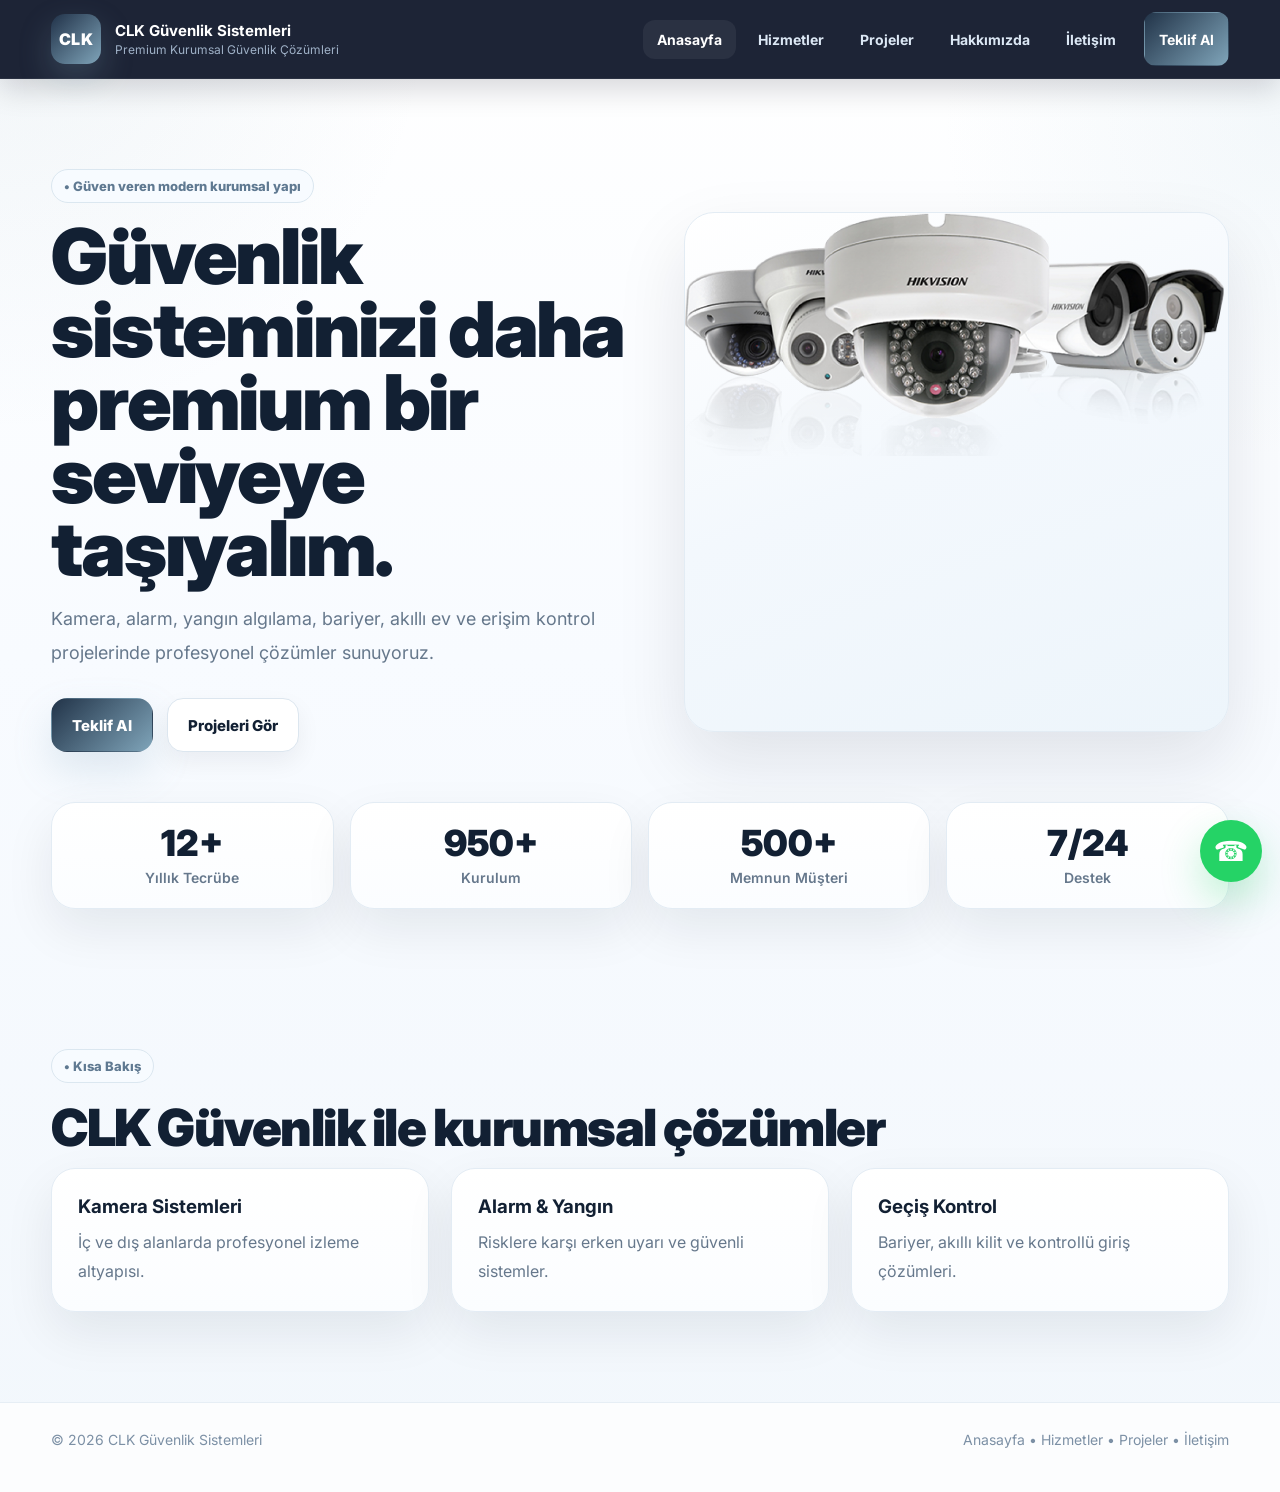
==== index.html @ e1da4387 "Add files via upload Signed-off-by: clkguvenlik <58celik@gmail.com>" ====
<!DOCTYPE html>
<html lang="tr">
<head>
  <meta charset="UTF-8">
  <meta name="viewport" content="width=device-width, initial-scale=1.0">
  <title>CLK Güvenlik Sistemleri</title>
  <link rel="preconnect" href="https://fonts.googleapis.com">
  <link rel="preconnect" href="https://fonts.gstatic.com" crossorigin>
  <link href="https://fonts.googleapis.com/css2?family=Inter:wght@400;500;600;700;800;900&display=swap" rel="stylesheet">
  <link rel="stylesheet" href="style.css">
</head>
<body>

<header>
  <div class="container nav">
    <a href="index.html" class="brand">
      <div class="logo">CLK</div>
      <div class="brand-meta">
        <strong>CLK Güvenlik Sistemleri</strong>
        <span>Premium Kurumsal Güvenlik Çözümleri</span>
      </div>
    </a>

    <button class="menu-toggle" id="menuToggle">☰</button>

    <nav class="menu" id="menu">
      <a href="index.html" class="active">Anasayfa</a>
      <a href="hizmetler.html">Hizmetler</a>
      <a href="projeler.html">Projeler</a>
      <a href="hakkimizda.html">Hakkımızda</a>
      <a href="iletisim.html">İletişim</a>
      <a href="iletisim.html" class="btn cta">Teklif Al</a>
    </nav>
  </div>
</header>

<section class="hero">
  <div class="container hero-grid">
    <div class="hero-copy">
      <span class="eyebrow">• Güven veren modern kurumsal yapı</span>
      <h1>Güvenlik sisteminizi daha premium bir seviyeye taşıyalım.</h1>
      <p>Kamera, alarm, yangın algılama, bariyer, akıllı ev ve erişim kontrol projelerinde profesyonel çözümler sunuyoruz.</p>

      <div class="hero-actions">
        <a class="btn btn-primary" href="iletisim.html">Teklif Al</a>
        <a class="btn btn-secondary" href="projeler.html">Projeleri Gör</a>
      </div>
    </div>

    <div class="hero-box">
      <img src="images/hero-camera.png" alt="CLK Güvenlik">
    </div>
  </div>

  <div class="container stats-strip">
    <div class="stat card">
      <h3>12+</h3>
      <p>Yıllık Tecrübe</p>
    </div>
    <div class="stat card">
      <h3>950+</h3>
      <p>Kurulum</p>
    </div>
    <div class="stat card">
      <h3>500+</h3>
      <p>Memnun Müşteri</p>
    </div>
    <div class="stat card">
      <h3>7/24</h3>
      <p>Destek</p>
    </div>
  </div>
</section>

<section class="section">
  <div class="container">
    <span class="eyebrow">• Kısa Bakış</span>
    <h2 class="title">CLK Güvenlik ile kurumsal çözümler</h2>
    <div class="grid info-grid">
      <div class="info-box card">
        <h3>Kamera Sistemleri</h3>
        <p>İç ve dış alanlarda profesyonel izleme altyapısı.</p>
      </div>
      <div class="info-box card">
        <h3>Alarm & Yangın</h3>
        <p>Risklere karşı erken uyarı ve güvenli sistemler.</p>
      </div>
      <div class="info-box card">
        <h3>Geçiş Kontrol</h3>
        <p>Bariyer, akıllı kilit ve kontrollü giriş çözümleri.</p>
      </div>
    </div>
  </div>
</section>

<footer>
  <div class="container footer-row">
    <div>© <span id="year"></span> CLK Güvenlik Sistemleri</div>
    <div>
      <a href="index.html">Anasayfa</a> •
      <a href="hizmetler.html">Hizmetler</a> •
      <a href="projeler.html">Projeler</a> •
      <a href="iletisim.html">İletişim</a>
    </div>
  </div>
</footer>

<a class="fab" href="https://wa.me/905368323458" target="_blank">☎</a>

<script src="script.js"></script>
</body>
</html>
---- style.css ----
:root{
  --bg:#f8fbff;
  --bg-soft:#f2f7fc;
  --panel:#ffffff;
  --panel-2:#fbfdff;
  --line:#e3ecf4;
  --text:#243446;
  --title:#122033;
  --muted:#66788c;
  --accent:#7fa4b9;
  --accent-2:#a8cadb;
  --accent-3:#223449;
  --header:#0f172a;
  --success:#25D366;
  --shadow:0 20px 50px rgba(15,23,42,.08);
  --shadow-soft:0 10px 24px rgba(15,23,42,.06);
  --radius:24px;
  --max:1240px;
}

*{box-sizing:border-box}
html{scroll-behavior:smooth}
body{
  margin:0;
  font-family:Inter,system-ui,-apple-system,Segoe UI,Roboto,Arial,sans-serif;
  color:var(--text);
  background:
    radial-gradient(circle at 0% 0%, rgba(127,164,185,.10), transparent 22%),
    radial-gradient(circle at 100% 8%, rgba(168,202,219,.12), transparent 18%),
    linear-gradient(180deg,#ffffff 0%, #f8fbff 44%, #f2f7fc 100%);
}

a{text-decoration:none;color:inherit}
img{display:block;max-width:100%;height:auto}
.container{width:min(var(--max),92%);margin:auto}
.section{padding:90px 0}
.grid{display:grid;gap:22px}

.card{
  background:linear-gradient(180deg,var(--panel) 0%, var(--panel-2) 100%);
  border:1px solid var(--line);
  border-radius:var(--radius);
  box-shadow:var(--shadow);
}

.eyebrow{
  display:inline-flex;
  align-items:center;
  gap:8px;
  padding:8px 12px;
  border-radius:999px;
  border:1px solid #dbe7f0;
  background:#f7fbff;
  color:#5f7991;
  font-size:13px;
  font-weight:800;
}

.title{
  margin:18px 0 14px;
  font-size:clamp(30px,4vw,54px);
  line-height:1.03;
  font-weight:900;
  letter-spacing:-1.5px;
  color:var(--title);
}

.lead{
  margin:0 0 32px;
  max-width:760px;
  color:var(--muted);
  font-size:17px;
  line-height:1.85;
}

.btn{
  display:inline-flex;
  align-items:center;
  justify-content:center;
  min-height:54px;
  padding:0 20px;
  border-radius:16px;
  border:1px solid transparent;
  font-size:15px;
  font-weight:800;
  transition:.25s ease;
  cursor:pointer;
}

.btn:hover{transform:translateY(-2px)}
.btn-primary{
  background:linear-gradient(135deg,var(--accent-3),var(--accent));
  color:#fff;
  box-shadow:0 18px 38px rgba(127,164,185,.22);
}
.btn-secondary{
  background:#fff;
  color:var(--title);
  border-color:#dce6ef;
  box-shadow:var(--shadow-soft);
}

header{
  position:sticky;
  top:0;
  z-index:1000;
  background:rgba(15,23,42,.94);
  backdrop-filter:blur(14px);
  border-bottom:1px solid rgba(255,255,255,.06);
  box-shadow:0 10px 30px rgba(2,6,23,.16);
}

.nav{
  min-height:78px;
  display:flex;
  align-items:center;
  justify-content:space-between;
  gap:18px;
  position:relative;
}

.brand{
  display:flex;
  align-items:center;
  gap:14px;
}

.logo{
  width:50px;
  height:50px;
  border-radius:14px;
  display:grid;
  place-items:center;
  background:linear-gradient(135deg,#213249,#7fa4b9);
  color:#fff;
  font-weight:900;
  letter-spacing:.7px;
  box-shadow:0 14px 32px rgba(127,164,185,.25);
}

.brand-meta strong{
  display:block;
  color:#fff;
  font-size:15px;
}

.brand-meta span{
  display:block;
  color:#9fb1c7;
  font-size:12px;
  margin-top:2px;
}

.menu{
  display:flex;
  align-items:center;
  gap:8px;
}

.menu a{
  padding:11px 14px;
  border-radius:12px;
  color:#dce8f5;
  font-size:14px;
  font-weight:700;
}

.menu a:hover,
.menu a.active{
  background:rgba(255,255,255,.06);
  color:#fff;
}

.menu .cta{
  margin-left:6px;
  background:linear-gradient(135deg,var(--accent-3),var(--accent));
  color:#fff;
}

.menu-toggle{
  display:none;
  width:46px;
  height:46px;
  border-radius:12px;
  border:1px solid rgba(255,255,255,.12);
  background:rgba(255,255,255,.05);
  color:#fff;
  font-size:21px;
  cursor:pointer;
}

.hero{
  padding:90px 0 50px;
}

.hero-grid{
  display:grid;
  grid-template-columns:1.05fr .95fr;
  gap:30px;
  align-items:center;
}

.hero-copy h1{
  margin:18px 0 16px;
  font-size:clamp(42px,6vw,82px);
  line-height:.95;
  letter-spacing:-2.2px;
  font-weight:900;
  color:var(--title);
}

.hero-copy p{
  margin:0 0 28px;
  max-width:720px;
  color:var(--muted);
  font-size:18px;
  line-height:1.9;
}

.hero-actions{
  display:flex;
  flex-wrap:wrap;
  gap:14px;
  margin-bottom:22px;
}

.hero-box{
  min-height:520px;
  overflow:hidden;
  border-radius:30px;
  border:1px solid var(--line);
  background:linear-gradient(160deg,#ffffff 0%, #f3f8fd 48%, #edf5fb 100%);
  box-shadow:0 30px 70px rgba(16,24,40,.10);
}

.hero-box img{
  width:100%;
  height:100%;
  object-fit:cover;
}

.stats-strip{
  margin-top:28px;
  display:grid;
  grid-template-columns:repeat(4,1fr);
  gap:16px;
}

.stat{
  padding:22px 18px;
  text-align:center;
}

.stat h3{
  margin:0 0 8px;
  font-size:36px;
  line-height:1;
  font-weight:900;
  color:var(--title);
}

.stat p{
  margin:0;
  font-size:14px;
  font-weight:600;
  color:var(--muted);
}

.services-grid,
.projects-grid,
.info-grid,
.testimonials-grid{
  grid-template-columns:repeat(3,1fr);
}

.service,
.project,
.info-box,
.testimonial{
  padding:26px;
}

.service h3,
.project h3,
.info-box h3,
.testimonial h3{
  margin:0 0 10px;
  color:var(--title);
}

.service p,
.project p,
.info-box p,
.testimonial p{
  margin:0;
  color:var(--muted);
  line-height:1.8;
}

.project{
  padding:0;
  overflow:hidden;
}

.project img{
  width:100%;
  aspect-ratio:16/11;
  object-fit:cover;
  border-bottom:1px solid var(--line);
}

.project-body{
  padding:20px;
}

.contact-grid{
  display:grid;
  grid-template-columns:.9fr 1.1fr;
  gap:24px;
}

.contact-card{
  padding:28px;
}

.contact-list{
  display:grid;
  gap:14px;
  margin-top:18px;
}

.contact-item{
  padding:16px 18px;
  border-radius:18px;
  background:#fff;
  border:1px solid #e4edf5;
  box-shadow:var(--shadow-soft);
}

.contact-item small{
  display:block;
  color:#7f96ad;
  font-size:12px;
  font-weight:700;
  text-transform:uppercase;
  margin-bottom:6px;
}

.contact-item strong,.contact-item a{
  color:var(--title);
  font-size:15px;
  line-height:1.6;
}

.form-grid{
  display:grid;
  grid-template-columns:1fr 1fr;
  gap:14px;
}

.field{
  width:100%;
  min-height:54px;
  padding:0 16px;
  border-radius:16px;
  border:1px solid #dce7f1;
  background:#fff;
  color:var(--title);
  font:inherit;
  outline:none;
  box-shadow:var(--shadow-soft);
}

textarea.field{
  min-height:140px;
  padding:16px;
  resize:vertical;
}

.field::placeholder{color:#90a5bb}

.map{
  margin-top:20px;
  overflow:hidden;
  border-radius:22px;
  border:1px solid #e4edf5;
  box-shadow:var(--shadow-soft);
}

.map iframe{
  width:100%;
  height:280px;
  border:0;
  display:block;
}

footer{
  padding:28px 0 44px;
  border-top:1px solid #e6eef5;
  background:rgba(255,255,255,.75);
}

.footer-row{
  display:flex;
  align-items:center;
  justify-content:space-between;
  gap:16px;
  color:#7c90a5;
  font-size:14px;
}

.fab{
  position:fixed;
  right:18px;
  bottom:18px;
  z-index:900;
  width:62px;
  height:62px;
  border-radius:50%;
  display:grid;
  place-items:center;
  background:var(--success);
  color:#fff;
  font-size:28px;
  box-shadow:0 18px 40px rgba(37,211,102,.28);
}

@media (max-width:1100px){
  .hero-grid,.contact-grid{
    grid-template-columns:1fr;
  }
  .stats-strip,.services-grid,.projects-grid,.info-grid,.testimonials-grid{
    grid-template-columns:repeat(2,1fr);
  }
}

@media (max-width:860px){
  .menu-toggle{display:block}
  .menu{
    display:none;
    position:absolute;
    left:0;right:0;top:78px;
    flex-direction:column;
    align-items:stretch;
    padding:14px;
    border-radius:22px;
    background:rgba(15,23,42,.98);
    border:1px solid rgba(255,255,255,.08);
    box-shadow:0 25px 60px rgba(2,6,23,.25);
  }
  .menu.active{display:flex}
  .menu .cta{margin-left:0}
  .stats-strip,.services-grid,.projects-grid,.info-grid,.testimonials-grid{
    grid-template-columns:1fr;
  }
  .form-grid{grid-template-columns:1fr}
  .footer-row{flex-direction:column;align-items:flex-start}
}
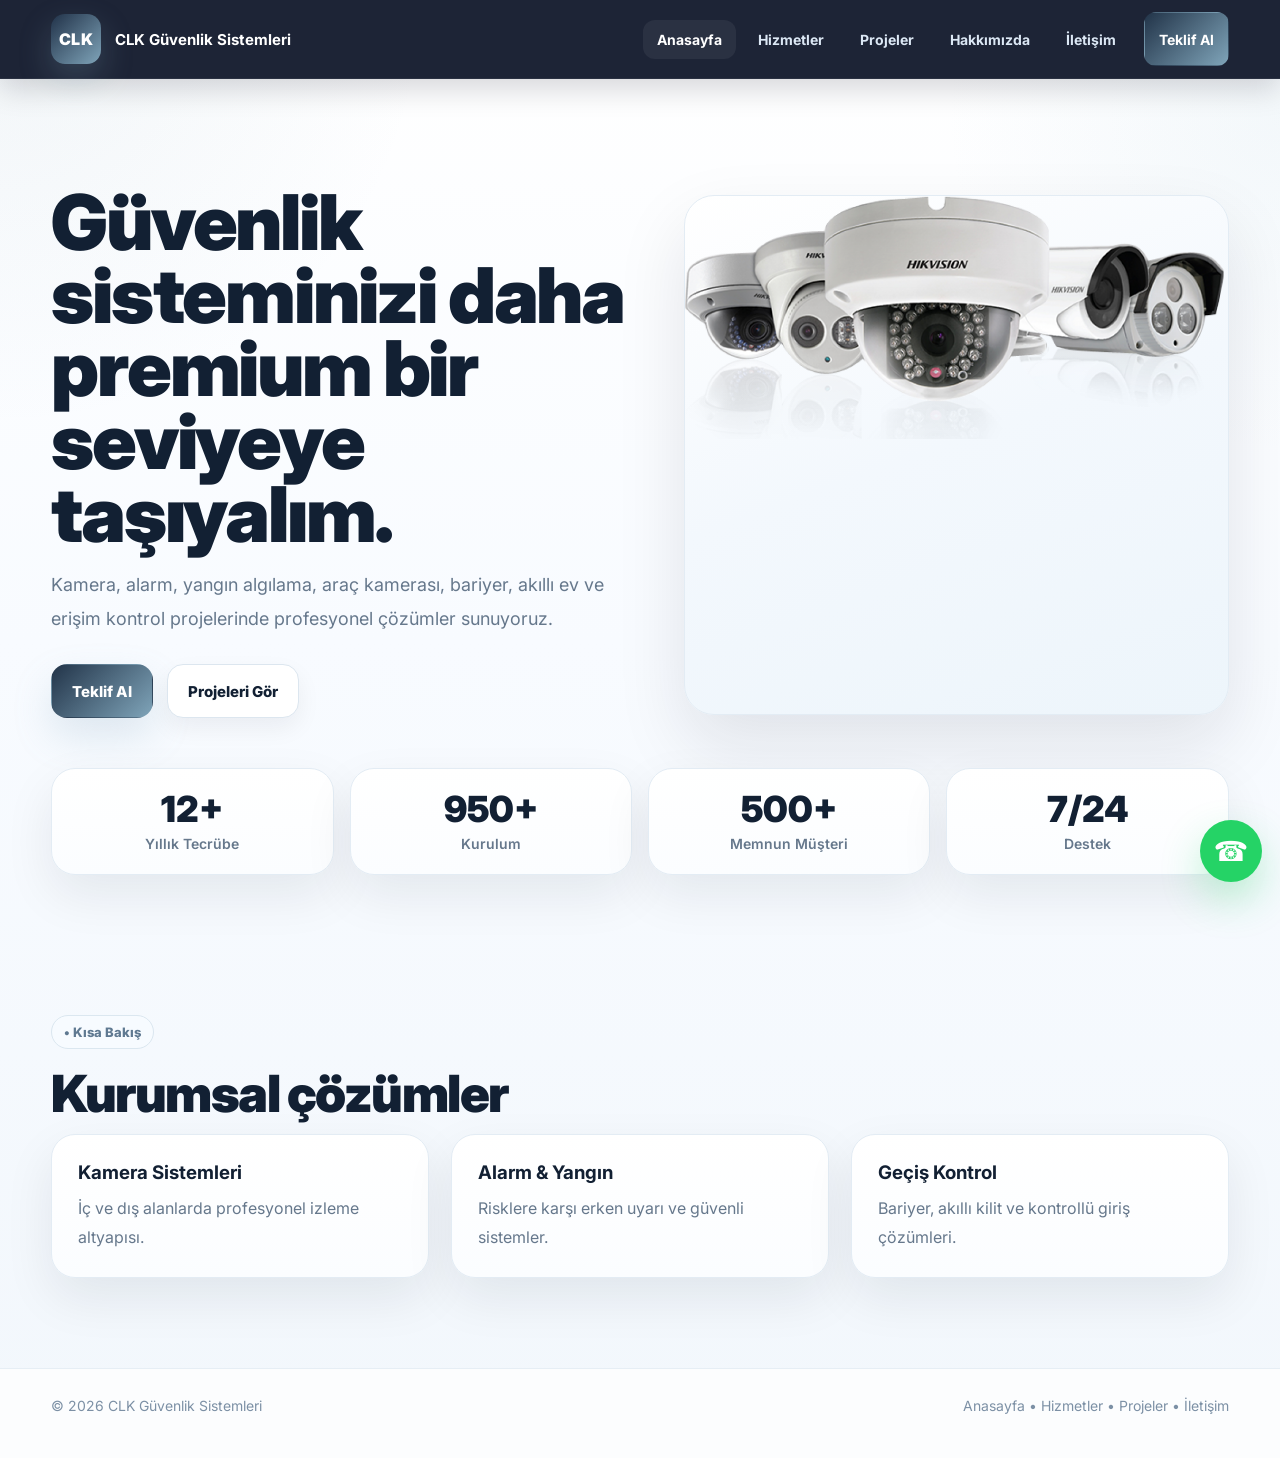
==== commit 5fde6483: "Revise hero section and service offerings in index.html Updated hero section text and added vehicle " ====
--- a/index.html
+++ b/index.html
@@ -17,7 +17,6 @@
       <div class="logo">CLK</div>
       <div class="brand-meta">
         <strong>CLK Güvenlik Sistemleri</strong>
-        <span>Premium Kurumsal Güvenlik Çözümleri</span>
       </div>
     </a>
 
@@ -37,9 +36,8 @@
 <section class="hero">
   <div class="container hero-grid">
     <div class="hero-copy">
-      <span class="eyebrow">• Güven veren modern kurumsal yapı</span>
       <h1>Güvenlik sisteminizi daha premium bir seviyeye taşıyalım.</h1>
-      <p>Kamera, alarm, yangın algılama, bariyer, akıllı ev ve erişim kontrol projelerinde profesyonel çözümler sunuyoruz.</p>
+      <p>Kamera, alarm, yangın algılama, araç kamerası, bariyer, akıllı ev ve erişim kontrol projelerinde profesyonel çözümler sunuyoruz.</p>
 
       <div class="hero-actions">
         <a class="btn btn-primary" href="iletisim.html">Teklif Al</a>
@@ -75,7 +73,7 @@
 <section class="section">
   <div class="container">
     <span class="eyebrow">• Kısa Bakış</span>
-    <h2 class="title">CLK Güvenlik ile kurumsal çözümler</h2>
+    <h2 class="title">Kurumsal çözümler</h2>
     <div class="grid info-grid">
       <div class="info-box card">
         <h3>Kamera Sistemleri</h3>
@@ -109,4 +107,5 @@
 
 <script src="script.js"></script>
 </body>
-</html>+
+</html>
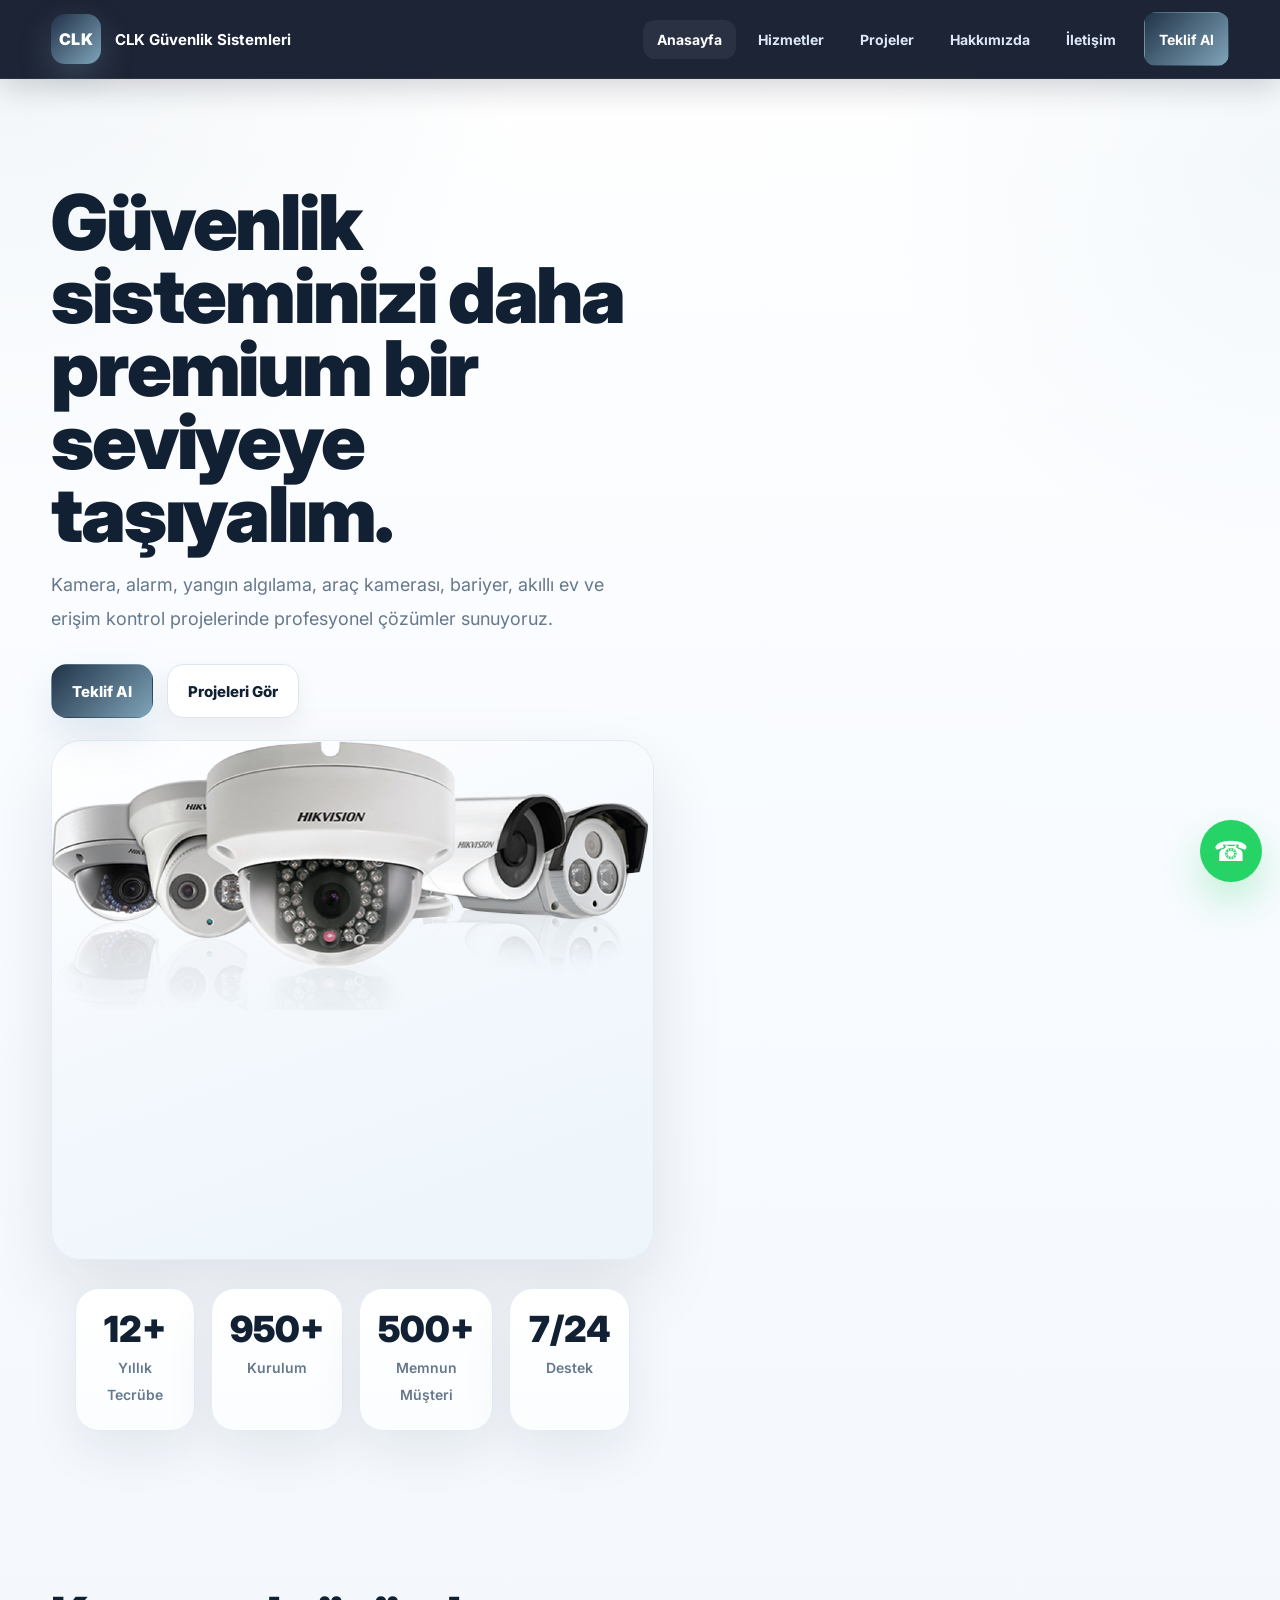
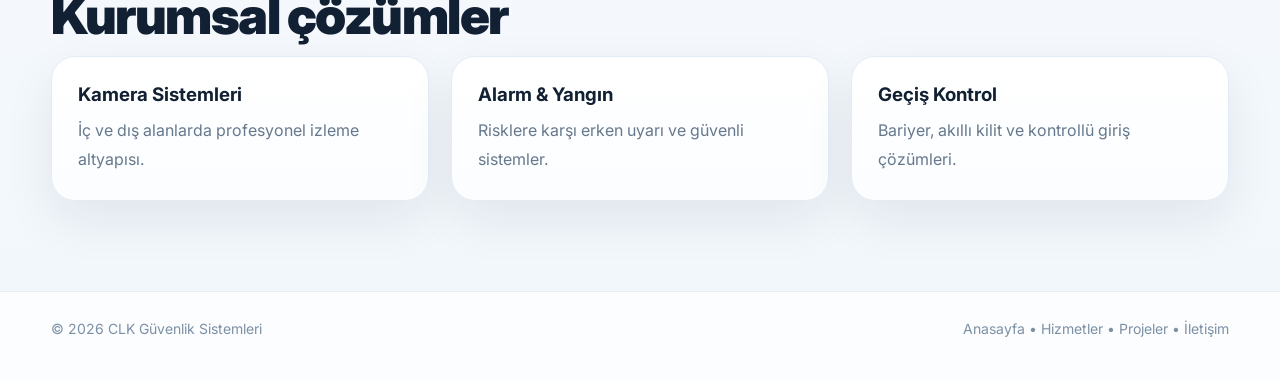
==== commit 717dfe66: "Update index.html Signed-off-by: clkguvenlik <58celik@gmail.com>" ====
--- a/index.html
+++ b/index.html
@@ -32,24 +32,18 @@
     </nav>
   </div>
 </header>
-
 <section class="hero">
   <div class="container hero-grid">
     <div class="hero-copy">
       <h1>Güvenlik sisteminizi daha premium bir seviyeye taşıyalım.</h1>
       <p>Kamera, alarm, yangın algılama, araç kamerası, bariyer, akıllı ev ve erişim kontrol projelerinde profesyonel çözümler sunuyoruz.</p>
-
       <div class="hero-actions">
         <a class="btn btn-primary" href="iletisim.html">Teklif Al</a>
         <a class="btn btn-secondary" href="projeler.html">Projeleri Gör</a>
       </div>
-    </div>
-
     <div class="hero-box">
       <img src="images/hero-camera.png" alt="CLK Güvenlik">
     </div>
-  </div>
-
   <div class="container stats-strip">
     <div class="stat card">
       <h3>12+</h3>
@@ -69,10 +63,8 @@
     </div>
   </div>
 </section>
-
 <section class="section">
   <div class="container">
-    <span class="eyebrow">• Kısa Bakış</span>
     <h2 class="title">Kurumsal çözümler</h2>
     <div class="grid info-grid">
       <div class="info-box card">
@@ -87,10 +79,7 @@
         <h3>Geçiş Kontrol</h3>
         <p>Bariyer, akıllı kilit ve kontrollü giriş çözümleri.</p>
       </div>
-    </div>
-  </div>
 </section>
-
 <footer>
   <div class="container footer-row">
     <div>© <span id="year"></span> CLK Güvenlik Sistemleri</div>
@@ -109,3 +98,4 @@
 </body>
 
 </html>
+
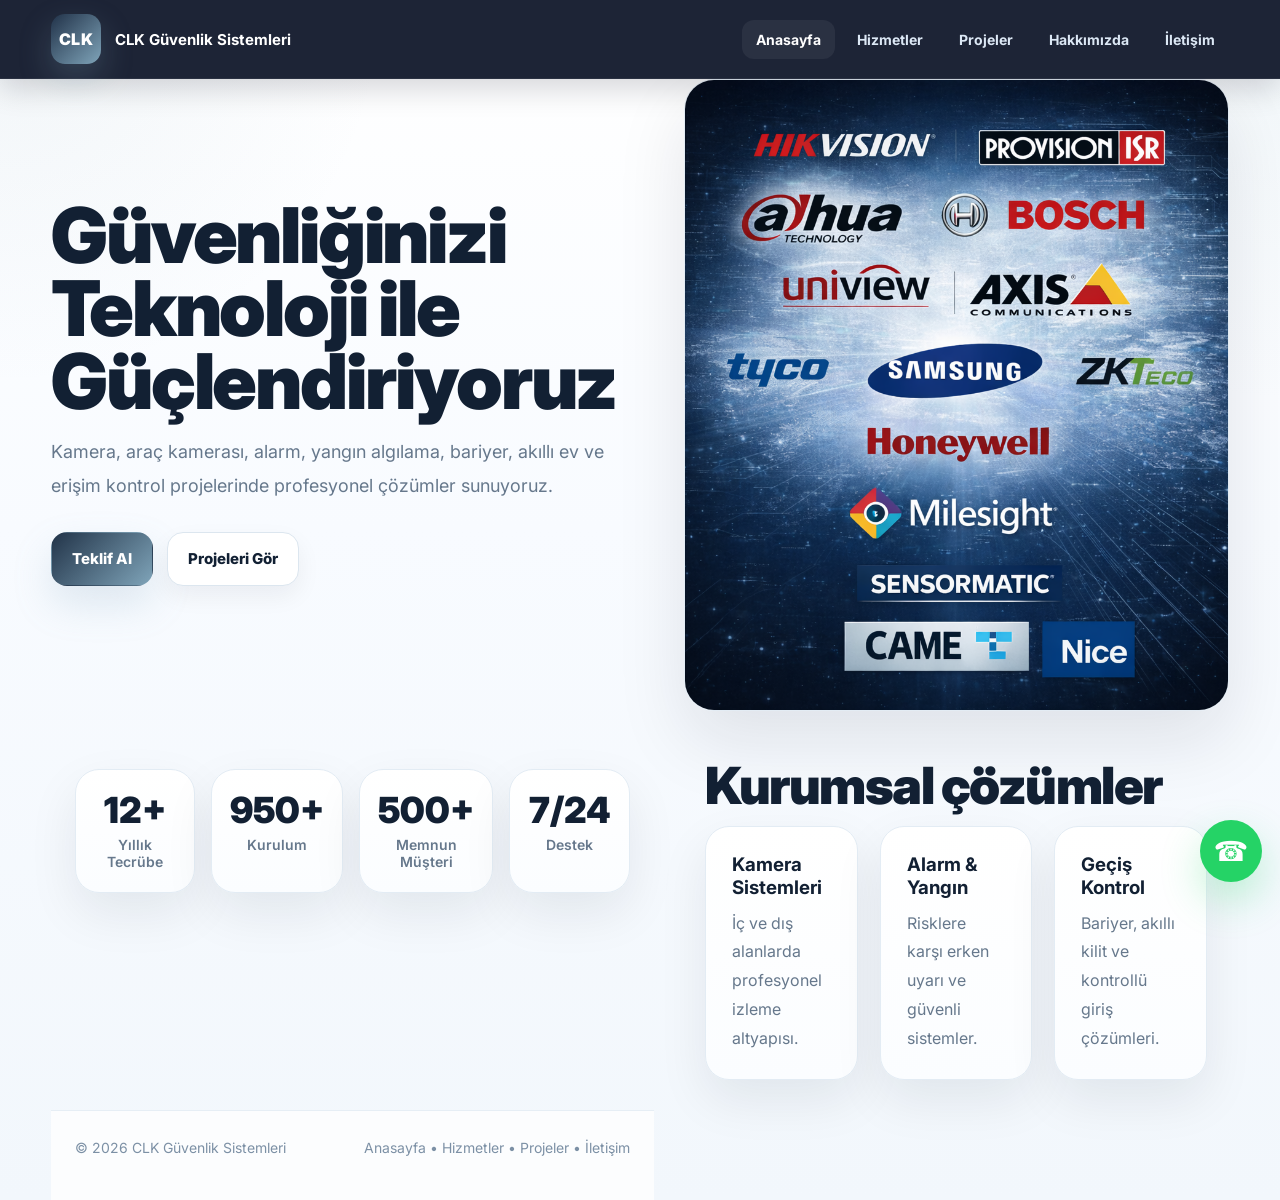
==== commit 9c3b070c: "v11 Signed-off-by: clkguvenlik <58celik@gmail.com>" ====
--- a/index.html
+++ b/index.html
@@ -28,19 +28,20 @@
       <a href="projeler.html">Projeler</a>
       <a href="hakkimizda.html">Hakkımızda</a>
       <a href="iletisim.html">İletişim</a>
-      <a href="iletisim.html" class="btn cta">Teklif Al</a>
     </nav>
   </div>
 </header>
-<section class="hero">
   <div class="container hero-grid">
     <div class="hero-copy">
-      <h1>Güvenlik sisteminizi daha premium bir seviyeye taşıyalım.</h1>
-      <p>Kamera, alarm, yangın algılama, araç kamerası, bariyer, akıllı ev ve erişim kontrol projelerinde profesyonel çözümler sunuyoruz.</p>
+      <h1>Güvenliğinizi Teknoloji ile Güçlendiriyoruz</h1>
+      <p>Kamera, araç kamerası, alarm, yangın algılama, bariyer, akıllı ev ve erişim kontrol projelerinde profesyonel çözümler sunuyoruz.</p>
+
       <div class="hero-actions">
         <a class="btn btn-primary" href="iletisim.html">Teklif Al</a>
         <a class="btn btn-secondary" href="projeler.html">Projeleri Gör</a>
       </div>
+    </div>
+
     <div class="hero-box">
       <img src="images/hero-camera.png" alt="CLK Güvenlik">
     </div>
@@ -63,7 +64,7 @@
     </div>
   </div>
 </section>
-<section class="section">
+
   <div class="container">
     <h2 class="title">Kurumsal çözümler</h2>
     <div class="grid info-grid">
@@ -79,7 +80,10 @@
         <h3>Geçiş Kontrol</h3>
         <p>Bariyer, akıllı kilit ve kontrollü giriş çözümleri.</p>
       </div>
+    </div>
+  </div>
 </section>
+
 <footer>
   <div class="container footer-row">
     <div>© <span id="year"></span> CLK Güvenlik Sistemleri</div>
@@ -96,6 +100,4 @@
 
 <script src="script.js"></script>
 </body>
-
-</html>
-
+</html>
--- a/style.css
+++ b/style.css
@@ -455,4 +455,57 @@
   }
   .form-grid{grid-template-columns:1fr}
   .footer-row{flex-direction:column;align-items:flex-start}
+}
+.slider{
+  position:relative;
+  overflow:hidden;
+  border-radius:24px;
+  box-shadow:var(--shadow);
+}
+
+.slides{
+  display:flex;
+  transition:transform .6s ease;
+}
+
+.slides img{
+  width:100%;
+  height:600px;
+  object-fit:cover;
+  min-width:100%;
+}
+
+.slider-btn{
+  position:absolute;
+  top:50%;
+  transform:translateY(-50%);
+  width:50px;
+  height:50px;
+  border:none;
+  border-radius:50%;
+  background:rgba(255,255,255,.9);
+  font-size:22px;
+  cursor:pointer;
+}
+
+.prev{ left:15px; }
+.next{ right:15px; }
+
+.project-grid img{
+transition:.4s;
+}
+
+.project-grid img:hover{
+transform:scale(1.08);
+}
+.slides img{
+width:100%;
+height:80vh;
+object-fit:cover;
+}
+
+.project-grid img{
+width:100%;
+height:260px;
+object-fit:cover;
 }
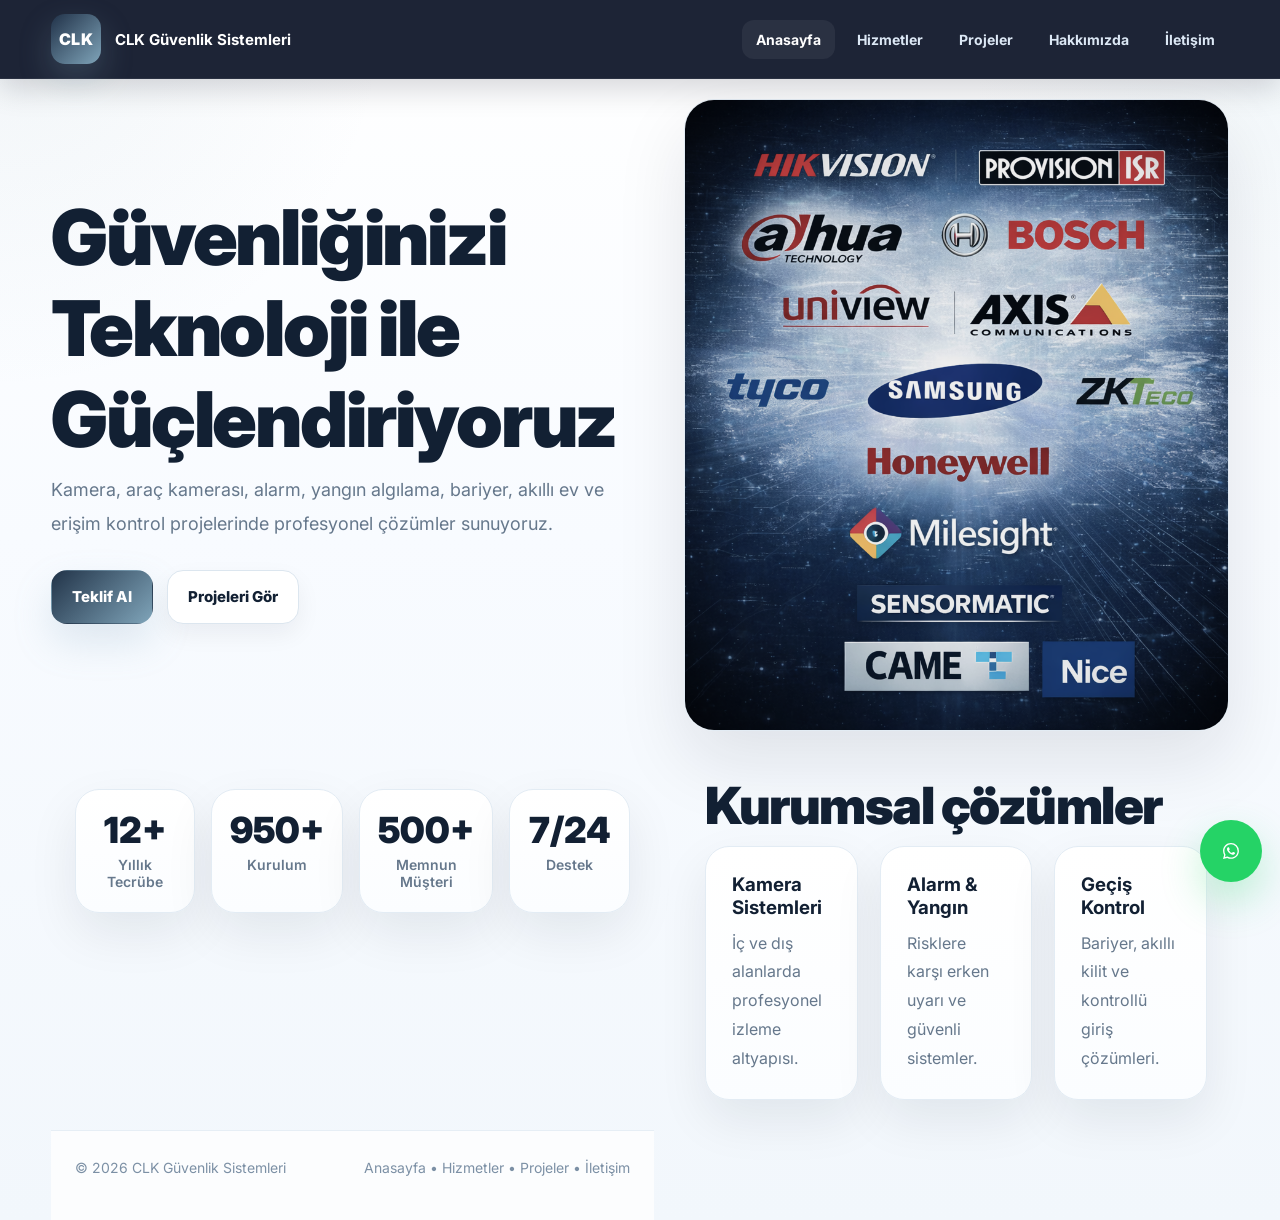
==== commit 4830d92a: "v12 Signed-off-by: clkguvenlik <58celik@gmail.com>" ====
--- a/index.html
+++ b/index.html
@@ -30,10 +30,14 @@
       <a href="iletisim.html">İletişim</a>
     </nav>
   </div>
+  </section>
 </header>
+<br>
   <div class="container hero-grid">
     <div class="hero-copy">
-      <h1>Güvenliğinizi Teknoloji ile Güçlendiriyoruz</h1>
+      <h1>Güvenliğinizi</h1> 
+       <h1>Teknoloji ile</h1>
+         <h1>Güçlendiriyoruz</h1>
       <p>Kamera, araç kamerası, alarm, yangın algılama, bariyer, akıllı ev ve erişim kontrol projelerinde profesyonel çözümler sunuyoruz.</p>
 
       <div class="hero-actions">
@@ -41,7 +45,6 @@
         <a class="btn btn-secondary" href="projeler.html">Projeleri Gör</a>
       </div>
     </div>
-
     <div class="hero-box">
       <img src="images/hero-camera.png" alt="CLK Güvenlik">
     </div>
@@ -96,7 +99,9 @@
   </div>
 </footer>
 
-<a class="fab" href="https://wa.me/905368323458" target="_blank">☎</a>
+<a class="fab" href="https://wa.me/905368323458" target="_blank"><svg xmlns="http://www.w3.org/2000/svg" width="16" height="16" fill="currentColor" class="bi bi-whatsapp" viewBox="0 0 16 16">
+  <path d="M13.601 2.326A7.85 7.85 0 0 0 7.994 0C3.627 0 .068 3.558.064 7.926c0 1.399.366 2.76 1.057 3.965L0 16l4.204-1.102a7.9 7.9 0 0 0 3.79.965h.004c4.368 0 7.926-3.558 7.93-7.93A7.9 7.9 0 0 0 13.6 2.326zM7.994 14.521a6.6 6.6 0 0 1-3.356-.92l-.24-.144-2.494.654.666-2.433-.156-.251a6.56 6.56 0 0 1-1.007-3.505c0-3.626 2.957-6.584 6.591-6.584a6.56 6.56 0 0 1 4.66 1.931 6.56 6.56 0 0 1 1.928 4.66c-.004 3.639-2.961 6.592-6.592 6.592m3.615-4.934c-.197-.099-1.17-.578-1.353-.646-.182-.065-.315-.099-.445.099-.133.197-.513.646-.627.775-.114.133-.232.148-.43.05-.197-.1-.836-.308-1.592-.985-.59-.525-.985-1.175-1.103-1.372-.114-.198-.011-.304.088-.403.087-.088.197-.232.296-.346.1-.114.133-.198.198-.33.065-.134.034-.248-.015-.347-.05-.099-.445-1.076-.612-1.47-.16-.389-.323-.335-.445-.34-.114-.007-.247-.007-.38-.007a.73.73 0 0 0-.529.247c-.182.198-.691.677-.691 1.654s.71 1.916.81 2.049c.098.133 1.394 2.132 3.383 2.992.47.205.84.326 1.129.418.475.152.904.129 1.246.08.38-.058 1.171-.48 1.338-.943.164-.464.164-.86.114-.943-.049-.084-.182-.133-.38-.232"/>
+</svg></a>
 
 <script src="script.js"></script>
 </body>
--- a/style.css
+++ b/style.css
@@ -468,13 +468,6 @@
   transition:transform .6s ease;
 }
 
-.slides img{
-  width:100%;
-  height:600px;
-  object-fit:cover;
-  min-width:100%;
-}
-
 .slider-btn{
   position:absolute;
   top:50%;
@@ -498,14 +491,86 @@
 .project-grid img:hover{
 transform:scale(1.08);
 }
+
+.slider{
+  position: relative;
+  overflow: hidden;
+  border-radius: 24px;
+  box-shadow: var(--shadow);
+  background: #eef4f8;
+}
+
+.slides{
+  display: flex;
+  transition: transform .6s ease;
+}
+
 .slides img{
-width:100%;
-height:80vh;
-object-fit:cover;
+  width: 100%;
+  min-width: 100%;
+  height: 85vh;
+  max-height: 900px;
+  object-fit: contain;
+  background: #eef4f8;
+}
+
+.slider-btn{
+  position: absolute;
+  top: 50%;
+  transform: translateY(-50%);
+  width: 50px;
+  height: 50px;
+  border: none;
+  border-radius: 50%;
+  background: rgba(255,255,255,.9);
+  font-size: 22px;
+  cursor: pointer;
+}
+
+.prev{ left:15px; }
+.next{ right:15px; }
+
+/* 3x3 galeri */
+.project-grid{
+  display: grid;
+  grid-template-columns: repeat(3,1fr);
+  gap: 20px;
 }
 
 .project-grid img{
-width:100%;
-height:260px;
-object-fit:cover;
+  width: 100%;
+  height: 420px;
+  object-fit: contain;
+  background: #eef4f8;
+  border-radius: 18px;
+  box-shadow: var(--shadow);
+  transition: .4s;
+}
+
+.project-grid img:hover{
+  transform: scale(1.03);
+}
+
+@media (max-width: 900px){
+  .slides img{
+    height: 70vh;
+  }
+
+  .project-grid{
+    grid-template-columns: repeat(2,1fr);
+  }
+
+  .project-grid img{
+    height: 340px;
+  }
+}
+
+@media (max-width: 600px){
+  .project-grid{
+    grid-template-columns: 1fr;
+  }
+
+  .project-grid img{
+    height: 420px;
+  }
 }
